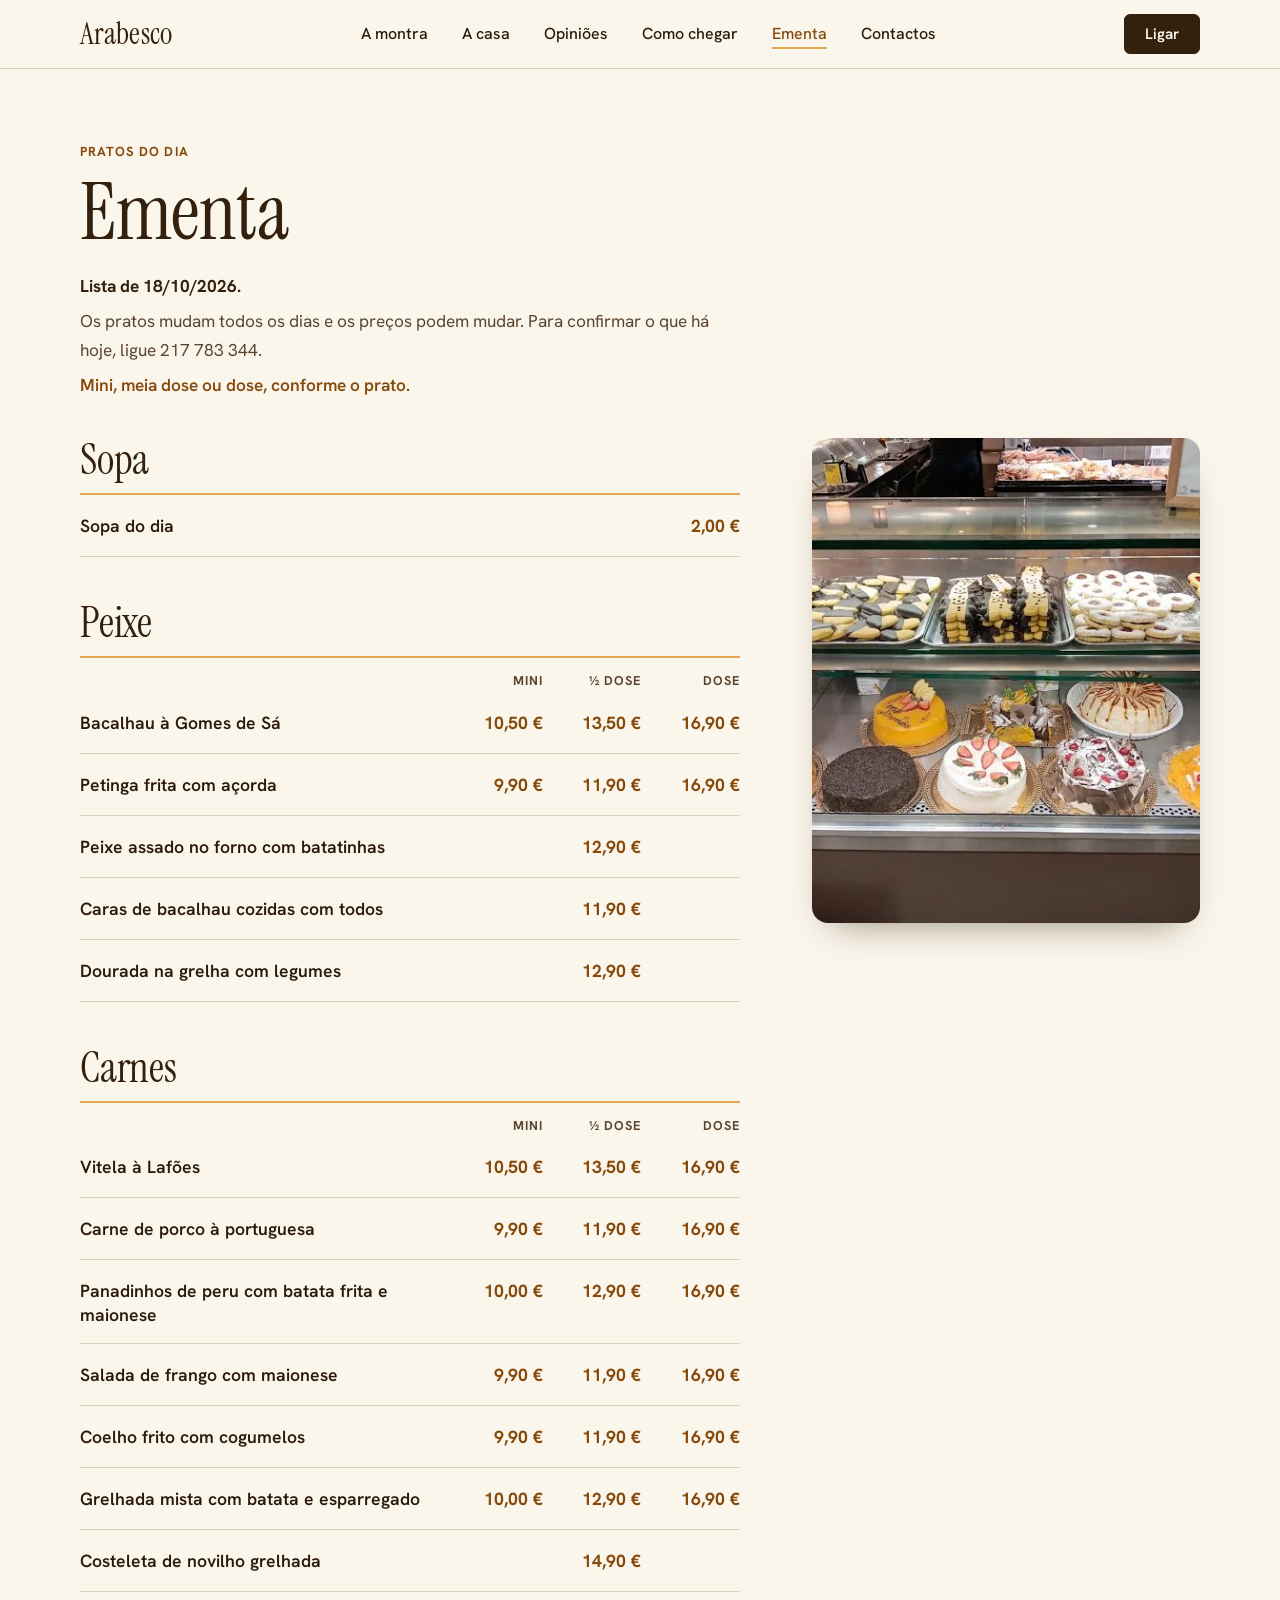
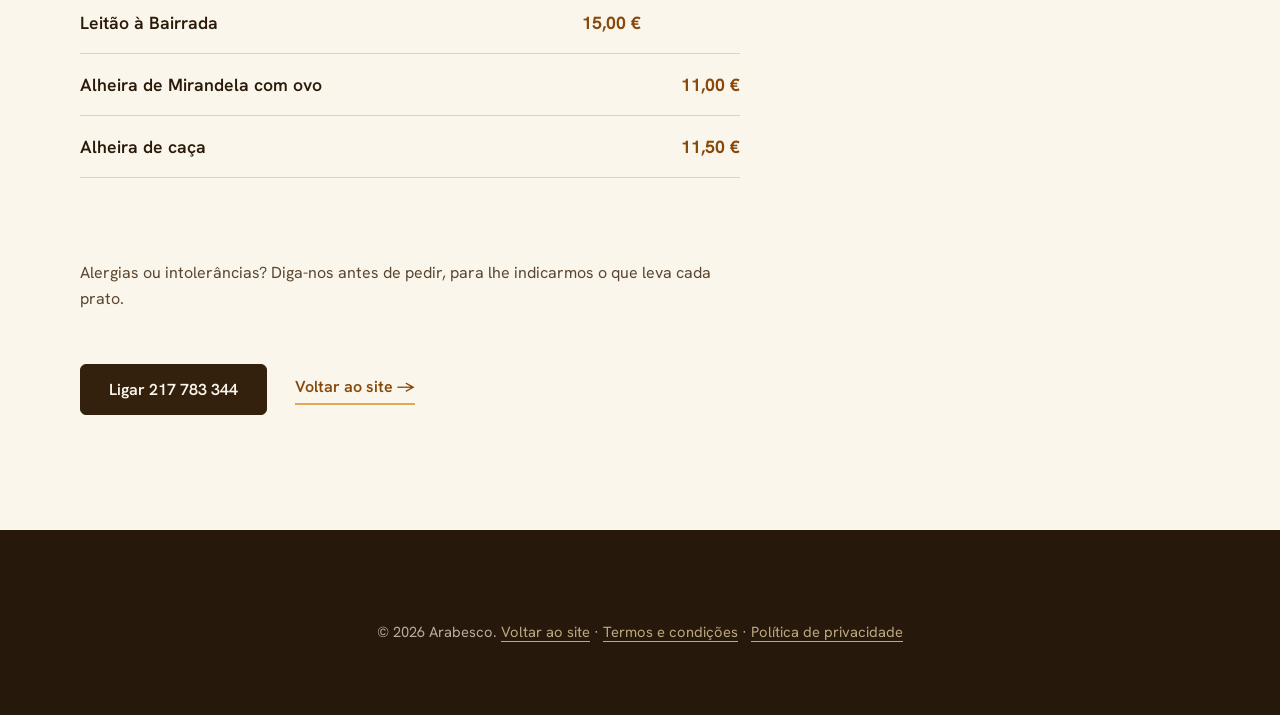
==== menu.html @ 8c10904e "Site Arabesco v3: navegação móvel, ementa em grelha com ficheiro de dados, painel do mapa e correçõe" ====
<!DOCTYPE html>
<html lang="pt-PT">
<head>
  <meta charset="utf-8">
  <meta name="viewport" content="width=device-width, initial-scale=1">
  <!-- ============================================================
       COMO EDITAR ESTA PÁGINA
       Os pratos e os preços NÃO estão neste ficheiro. Estão em ementa-dados.js, que tem as instruções
       no topo. A lista é desenhada sozinha pelo script.js.
       Aqui só se mexe nos textos de introdução e no aviso dos alergénios.
       (O nome do ficheiro continua a ser menu.html para os endereços já partilhados não deixarem de funcionar.)
       ============================================================ -->
  <title>Ementa | Arabesco, restaurante em São Domingos de Benfica, Lisboa</title>
  <meta name="description" content="Ementa e preços dos pratos do dia do Arabesco, restaurante na Estrada de Benfica, em Lisboa: peixe e carnes, em mini dose, meia dose e dose.">
  <meta name="theme-color" content="#33200D">
  <link rel="icon" href="assets/logo-fundo-claro.svg" type="image/svg+xml">
  <link rel="preconnect" href="https://fonts.googleapis.com">
  <link rel="preconnect" href="https://fonts.gstatic.com" crossorigin>
  <link rel="stylesheet" href="https://fonts.googleapis.com/css2?family=Hanken+Grotesk:wght@400;500;600;700&family=Instrument+Serif:ital@0;1&display=swap">
  <link rel="stylesheet" href="style.css">
</head>
<body>
  <a class="saltar" href="#conteudo">Saltar para o conteúdo</a>

  <header class="cabecalho">
    <div class="container cabecalho__linha">
      <a class="cabecalho__nome" href="index.html" aria-label="Arabesco, início">Arabesco</a>
      <nav class="nav" id="nav" aria-label="Principal">
        <a href="index.html#montra">A montra</a>
        <a href="index.html#casa">A casa</a>
        <a href="index.html#opinioes">Opiniões</a>
        <a href="index.html#chegar">Como chegar</a>
        <a href="menu.html" aria-current="page">Ementa</a>
        <a href="index.html#contactos">Contactos</a>
      </nav>
      <div class="cabecalho__acoes">
        <a class="btn btn--pequeno cabecalho__ligar" href="tel:+351217783344">Ligar</a>
        <button class="nav-botao" type="button" aria-expanded="false" aria-controls="nav" aria-label="Abrir navegação">
          <span class="nav-botao__barras" aria-hidden="true"></span>
        </button>
      </div>
    </div>
  </header>

  <main id="conteudo">
    <section class="secao ementa" aria-labelledby="ementa-titulo">
      <div class="container">
        <div class="ementa__cabeca">
          <p class="rotulo">Pratos do dia</p>
          <h1 id="ementa-titulo">Ementa</h1>
          <!-- A data da lista vem de ementa-dados.js e aparece no parágrafo a seguir. -->
          <p class="ementa__data" id="ementa-data"></p>
          <p class="ementa__texto">Os pratos mudam todos os dias e os preços podem mudar. Para confirmar o que há hoje, ligue 217&nbsp;783&nbsp;344.</p>
          <p class="ementa__legenda">Mini, meia dose ou dose, conforme o prato.</p>
        </div>

        <div class="ementa__corpo">
          <div class="ementa__lista">
            <div id="ementa-lista">
              <!-- Sem JavaScript, o visitante vê só isto. -->
              <noscript><p class="ementa__aviso">Para ver a ementa de hoje, ligue 217 783 344.</p></noscript>
            </div>

            <!-- EDITAR: aviso sobre alergénios. Confirmar com o cliente como é dada a informação (ver PENDENTES.md). -->
            <p class="ementa__nota">Alergias ou intolerâncias? Diga-nos antes de pedir, para lhe indicarmos o que leva cada prato.</p>
          </div>

          <figure class="ementa__foto">
            <img src="assets/vitrina.jpg" alt="Montra do Arabesco com bolos decorados, tartes e biscoitos com cobertura de chocolate" width="510" height="510" loading="lazy" decoding="async">
          </figure>
        </div>

        <p class="ementa__rodape"><a class="btn" href="tel:+351217783344">Ligar 217 783 344</a> <a class="ligacao-seta" href="index.html">Voltar ao site</a></p>
      </div>
    </section>
  </main>

  <footer class="rodape">
    <p class="container rodape__copy">© 2026 Arabesco. <a href="index.html">Voltar ao site</a> · <a href="termos.html">Termos e condições</a> · <a href="privacidade.html">Política de privacidade</a></p>
  </footer>

  <a class="ligar-flutuante" href="tel:+351217783344" aria-label="Ligar para o Arabesco, 217 783 344">
    <svg viewBox="0 0 24 24" width="20" height="20" aria-hidden="true" focusable="false">
      <path d="M5 4h3.5l1.7 4.2-2.1 1.3a11 11 0 0 0 5.4 5.4l1.3-2.1L19 14.5V18a2 2 0 0 1-2 2A13 13 0 0 1 3 6a2 2 0 0 1 2-2Z" fill="none" stroke="currentColor" stroke-width="1.8" stroke-linejoin="round"/>
    </svg>
    <span>Ligar 217 783 344</span>
  </a>

  <script src="ementa-dados.js" defer></script>
  <script src="script.js" defer></script>
</body>
</html>
---- style.css ----
/* ==========================================================================
   STYLE.CSS (Arabesco, versão 3)
   Como editar:
   1. Cores e fontes: só mexer nas variáveis da secção "TOKENS" (topo do ficheiro).
   2. Tudo o resto usa essas variáveis, por isso o site muda de aspeto todo de uma vez.
   3. Mobile primeiro: os estilos base são para telemóvel; os @media (min-width) acrescentam
      o que muda em ecrãs maiores.
   Letras nítidas: Instrument Serif só em tamanhos grandes (títulos), Hanken Grotesk no resto.
   ========================================================================== */

/* ---------- TOKENS (EDITAR) ---------- */
:root {
  /* Paleta tirada do logótipo e das fotos do próprio espaço */
  --ouro: #E2A856;            /* dourado do logótipo */
  --ouro-claro: #F0D9A9;      /* dourado claro: texto sobre fundo escuro */
  --bronze: #A56415;          /* bronze do logótipo (decorativo) */
  --bronze-texto: #86490B;    /* bronze escuro para texto sobre creme (contraste acima de 5:1) */
  --castanho: #33200D;        /* castanho-escuro da madeira do interior */
  --castanho-2: #26180A;      /* rodapé */
  --creme: #FBF6EC;           /* fundo da página */
  --creme-2: #F2E7D0;         /* fundo das secções alternadas */
  --branco: #FFFDF8;          /* cartões */
  --tinta: #2B1A0A;           /* texto corrente */
  --tinta-suave: #5A4630;     /* texto secundário */
  --linha: rgba(134, 73, 11, 0.22);

  /* Têm de coincidir com o <link> do Google Fonts no index.html. */
  --f-titulos: "Instrument Serif", Georgia, "Times New Roman", serif;
  --f-texto: "Hanken Grotesk", "Helvetica Neue", Arial, sans-serif;

  --raio: 6px;                /* botões (nunca em pílula) */
  --raio-cartao: 16px;        /* fotos e cartões */
  --largura: 1120px;
  --espaco: clamp(64px, 9vw, 120px);
}

/* ---------- BASE ---------- */
*, *::before, *::after { box-sizing: border-box; }
html { scroll-behavior: smooth; scroll-padding-top: 76px; -webkit-text-size-adjust: 100%; }
body {
  margin: 0;
  font-family: var(--f-texto);
  font-size: 1.08rem;
  line-height: 1.65;
  color: var(--tinta);
  background: var(--creme);
  font-variant-numeric: lining-nums;
  overflow-wrap: break-word;
  -webkit-font-smoothing: antialiased;   /* letras mais nítidas em Mac e iPhone */
  -moz-osx-font-smoothing: grayscale;
  text-rendering: optimizeLegibility;
}
img, svg { max-width: 100%; height: auto; }
p { margin: 0 0 1em; }
a { color: var(--bronze-texto); text-underline-offset: 4px; }
a:hover { text-decoration-thickness: 2px; }
:focus-visible { outline: 3px solid var(--bronze); outline-offset: 3px; }
.secao--escura :focus-visible, .rodape :focus-visible { outline-color: var(--ouro); }

h1, h2, h3 { text-wrap: balance; font-family: var(--f-titulos); font-weight: 400; color: var(--castanho); margin: 0 0 .4em; line-height: 1.08; letter-spacing: -.005em; }
h2 { font-size: clamp(2.3rem, 5.4vw, 3.6rem); }
h3 { font-family: var(--f-texto); font-weight: 700; font-size: 1.15rem; letter-spacing: 0; line-height: 1.3; }

.container { width: min(100% - 40px, var(--largura)); margin-inline: auto; }

.saltar { position: absolute; left: -9999px; }
.saltar:focus { left: 12px; top: 12px; z-index: 100; background: #fff; padding: 8px 12px; }

/* Texto só para leitores de ecrã (fica fora da vista, mas é lido) */
.so-leitor { position: absolute; width: 1px; height: 1px; margin: -1px; padding: 0; overflow: hidden; clip: rect(0 0 0 0); white-space: nowrap; border: 0; }

.rotulo {
  font-family: var(--f-texto); font-size: .82rem; font-weight: 700;
  letter-spacing: .08em; text-transform: uppercase; color: var(--bronze-texto); margin: 0 0 .5em;
}

/* ---------- ORNAMENTO (losango, como no logótipo) ---------- */
.orn { display: flex; align-items: center; gap: 14px; margin: 0 0 1.8rem; }
.orn::before, .orn::after { content: ""; height: 1px; background: var(--ouro); flex: 1; }
.orn span { width: 7px; height: 7px; background: var(--ouro); transform: rotate(45deg); flex: none; }
.orn--curto { width: 130px; }

/* ---------- BOTÕES (retangulares, cantos curtos) ---------- */
.btn {
  display: inline-block;
  padding: 15px 28px;
  font-family: var(--f-texto); font-weight: 600; font-size: 1rem; line-height: 1.2;
  text-decoration: none; text-align: center;
  background: var(--castanho); color: var(--creme);
  border: 1.5px solid var(--castanho); border-radius: var(--raio);
  cursor: pointer;
  transition: background-color .2s ease, color .2s ease, transform .2s ease;
}
.btn:hover { background: var(--tinta); transform: translateY(-2px); }
.btn--pequeno { padding: 10px 20px; font-size: .95rem; }
.btn--ouro { background: var(--ouro); color: var(--castanho); border-color: var(--ouro); }
.btn--ouro:hover { background: var(--ouro-claro); border-color: var(--ouro-claro); }
.btn--contorno { background: transparent; color: var(--castanho); border-color: var(--castanho); }
.btn--contorno:hover { background: var(--castanho); color: var(--creme); }
.btn--contorno-claro { background: transparent; color: var(--ouro-claro); border-color: var(--ouro); }
.btn--contorno-claro:hover { background: rgba(226, 168, 86, .16); }

.ligacao-seta { display: inline-block; font-family: var(--f-texto); font-size: 1rem; font-weight: 600; text-decoration: none; border-bottom: 2px solid var(--ouro); padding-bottom: 2px; }
.ligacao-seta::after { content: " \2192"; }
.ligacao-seta:hover { border-bottom-color: var(--bronze); }

/* ---------- CABEÇALHO ----------
   Telemóvel: nome + botão de navegação. O botão "Ligar" do cabeçalho esconde-se, porque a barra
   fixa no fundo do ecrã já faz esse papel. Ecrãs largos: navegação aberta + botão "Ligar". */
.cabecalho { position: sticky; top: 0; z-index: 50; background: rgba(251, 246, 236, .97); backdrop-filter: blur(8px); -webkit-backdrop-filter: blur(8px); border-bottom: 1px solid var(--linha); }
.cabecalho__linha { display: flex; flex-wrap: wrap; align-items: center; justify-content: space-between; gap: 0 16px; min-height: 68px; }
.cabecalho__nome { font-family: var(--f-titulos); font-weight: 400; font-size: 1.9rem; line-height: 1; letter-spacing: .01em; text-decoration: none; color: var(--castanho); }
.cabecalho__acoes { display: flex; align-items: center; gap: 12px; }
.cabecalho__ligar { display: none; }

/* Navegação. Sem JavaScript, as ligações ficam sempre visíveis numa linha por baixo do nome. */
.nav { order: 3; flex-basis: 100%; display: flex; flex-wrap: wrap; gap: 4px 22px; padding: 0 0 12px; }
.nav a { font-size: 1rem; font-weight: 500; text-decoration: none; color: var(--tinta); padding: 6px 0; }
.nav a[aria-current="page"] { color: var(--bronze-texto); text-decoration: underline; text-decoration-color: var(--ouro); text-decoration-thickness: 2px; text-underline-offset: 8px; }

/* Botão de navegação (só aparece quando há JavaScript) */
.nav-botao { display: none; width: 46px; height: 46px; align-items: center; justify-content: center; padding: 0; background: transparent; border: 1.5px solid var(--castanho); border-radius: var(--raio); cursor: pointer; }
.js .nav-botao { display: inline-flex; }
.nav-botao__barras, .nav-botao__barras::before, .nav-botao__barras::after { display: block; width: 20px; height: 2px; background: var(--castanho); border-radius: 1px; transition: transform .2s ease, background-color .2s ease; }
.nav-botao__barras { position: relative; }
.nav-botao__barras::before, .nav-botao__barras::after { content: ""; position: absolute; left: 0; }
.nav-botao__barras::before { top: -6px; }
.nav-botao__barras::after { top: 6px; }
.nav-botao[aria-expanded="true"] .nav-botao__barras { background: transparent; }
.nav-botao[aria-expanded="true"] .nav-botao__barras::before { transform: translateY(6px) rotate(45deg); }
.nav-botao[aria-expanded="true"] .nav-botao__barras::after { transform: translateY(-6px) rotate(-45deg); }

/* Com JavaScript, em telemóvel a navegação é um painel por baixo do cabeçalho */
.js .nav { display: none; position: absolute; top: 100%; left: 0; right: 0; flex-direction: column; flex-wrap: nowrap; gap: 0; padding: 4px 20px 12px; background: var(--creme); border-bottom: 1px solid var(--linha); box-shadow: 0 18px 30px -18px rgba(51, 32, 13, .45); }
.js .nav.aberto { display: flex; }
.js .nav a { padding: 15px 0; border-top: 1px solid var(--linha); }
.js .nav a:first-child { border-top: 0; }

@media (min-width: 760px) {
  .cabecalho__ligar { display: inline-block; }
}
@media (min-width: 900px) {
  .cabecalho__linha { flex-wrap: nowrap; }
  .nav, .js .nav { order: 0; flex-basis: auto; display: flex; flex-direction: row; flex-wrap: nowrap; gap: 34px; position: static; padding: 0; background: none; border: 0; box-shadow: none; }
  .nav a, .js .nav a { white-space: nowrap; padding: 0; border: 0; }
  .nav a:hover { color: var(--bronze-texto); text-decoration: underline; text-decoration-color: var(--ouro); text-decoration-thickness: 2px; text-underline-offset: 8px; }
  .nav-botao, .js .nav-botao { display: none; }
}

/* ---------- HERO ---------- */
.hero {
  position: relative;
  background: radial-gradient(ellipse 70% 60% at 50% 30%, #4B3016 0%, var(--castanho) 70%);
  color: var(--ouro-claro);
  text-align: center;
  padding: clamp(48px, 7vw, 88px) 0 clamp(96px, 12vw, 150px);
}
/* moldura fina dourada com cantos suaves */
.hero::before { content: ""; position: absolute; inset: 14px; border: 1px solid rgba(226, 168, 86, .4); border-radius: 12px; pointer-events: none; }
.hero__logo { display: block; margin: 0 auto; width: min(54vw, 280px); height: auto; }
.hero h1 { font-family: var(--f-titulos); font-style: italic; font-weight: 400; font-size: clamp(2rem, 4.4vw, 2.9rem); line-height: 1.12; color: var(--creme); max-width: 28ch; margin: 30px auto 14px; }
.hero__sub { font-family: var(--f-texto); font-size: 1rem; font-weight: 600; letter-spacing: .04em; color: var(--ouro); margin: 0; }
.hero__acoes { display: flex; flex-wrap: wrap; justify-content: center; gap: 14px; margin-top: 30px; }

/* ---------- FAIXA: HORÁRIO, MORADA, TELEFONE (cartão que sobe sobre o hero) ---------- */
.faixa { position: relative; z-index: 2; margin-top: -64px; }
.faixa__grelha { display: grid; background: var(--branco); border: 1px solid var(--linha); border-radius: var(--raio-cartao); box-shadow: 0 18px 40px -18px rgba(51, 32, 13, .35); overflow: hidden; }
.faixa__item { text-align: center; padding: 24px 16px; border-top: 1px solid var(--linha); }
.faixa__item:first-child { border-top: 0; }
.faixa__valor { font-size: 1.2rem; font-weight: 500; line-height: 1.4; margin: 0; }
.faixa__valor a { color: var(--tinta); text-decoration: none; }
.faixa__valor a:hover { color: var(--bronze-texto); text-decoration: underline; }
@media (min-width: 760px) {
  .faixa__grelha { grid-template-columns: repeat(3, 1fr); }
  .faixa__item { border-top: 0; border-left: 1px solid var(--linha); padding: 32px 16px; }
  .faixa__item:first-child { border-left: 0; }
}

/* ---------- SECÇÕES ---------- */
.secao { padding-block: var(--espaco); }
.faixa + .secao { padding-top: calc(var(--espaco) * .8); }
.secao--tom { background: var(--creme-2); }
.secao--escura { background: var(--castanho); color: var(--creme); }
.secao--escura h2 { color: var(--creme); }
/* ":not(.btn)" para os botões dourados dentro de secções escuras manterem o texto escuro (legível) */
.secao--escura a:not(.btn) { color: var(--ouro-claro); }
.secao--escura .rotulo { color: var(--ouro); }
.orn--claro::before, .orn--claro::after { background: rgba(226, 168, 86, .6); }

.duas-colunas { display: grid; gap: 40px; align-items: center; }
.texto p { max-width: 34em; }
@media (min-width: 900px) {
  .duas-colunas { grid-template-columns: 1fr 1fr; gap: 80px; }
  .duas-colunas--inversa .foto { order: -1; }
}

/* ---------- FOTOS (cantos suaves e sombra leve) ---------- */
.foto { position: relative; margin: 0; }
.foto img { display: block; width: 100%; height: 100%; object-fit: cover; border-radius: var(--raio-cartao); box-shadow: 0 18px 36px -20px rgba(51, 32, 13, .55); }
.foto--ampla img { aspect-ratio: 4 / 3; }
/* Par de fotos da montra: duas colunas iguais, mesma altura. */
.fotos-par { display: grid; grid-template-columns: 1fr 1fr; gap: 20px; }
.fotos-par .foto img { aspect-ratio: 4 / 5; }
.fotos-par .foto--grande img { object-position: 50% 60%; }

/* ---------- A MONTRA ----------
   Telemóvel: introdução, fotos, lista. Computador: introdução e fotos lado a lado, lista por baixo. */
.montra { display: grid; gap: 36px; }
.montra__intro p { max-width: 34em; margin-bottom: 0; }

/* Lista em linhas: nome à esquerda, descrição à direita */
.linhas { margin: 0; border-bottom: 1px solid var(--linha); }
.linhas > div { display: grid; gap: 4px 28px; padding: 18px 0; border-top: 1px solid var(--linha); }
.linhas dt { font-weight: 700; font-size: 1.08rem; line-height: 1.35; color: var(--castanho); }
.linhas dd { margin: 0; color: var(--tinta-suave); font-size: 1rem; line-height: 1.55; }
@media (min-width: 560px) {
  .linhas > div { grid-template-columns: 9.5rem 1fr; align-items: baseline; }
}
@media (min-width: 900px) {
  .montra { grid-template-columns: 1.05fr .95fr; grid-template-areas: "intro fotos" "linhas linhas"; gap: 48px 80px; align-items: center; }
  .montra__intro { grid-area: intro; }
  .montra .fotos-par { grid-area: fotos; }
  .montra .linhas { grid-area: linhas; display: grid; grid-template-columns: 1fr 1fr; column-gap: 80px; }
  .montra .linhas > div:last-child { grid-column: 1 / -1; }
}

/* ---------- COMO CHEGAR ---------- */
address { font-style: normal; font-size: 1.3rem; font-weight: 500; line-height: 1.45; margin-bottom: 1.4rem; }
.horario { margin: 0 0 1.4rem; max-width: 420px; }
.horario div { display: flex; justify-content: space-between; gap: 16px; padding: 14px 0; border-top: 1px solid var(--linha); border-bottom: 1px solid var(--linha); }
.horario dt { font-weight: 700; align-self: center; }
.horario dd { margin: 0; font-weight: 500; }
.nota { font-size: 1rem; color: var(--tinta-suave); }

/* Painel do mapa: informação útil + botão. O mapa só carrega ao clicar (privacidade). */
.mapa { margin-top: 56px; display: grid; gap: 22px 48px; padding: 28px 24px; background: var(--creme-2); border: 1px solid var(--linha); border-radius: var(--raio-cartao); }
.mapa__info p { margin: 0; }
.mapa__info .nota { margin-top: .3em; max-width: 30em; }
.mapa__acao { display: grid; justify-items: start; gap: 12px; }
.mapa__acao .nota { margin: 0; max-width: 24em; font-size: .95rem; }
.mapa iframe { display: block; width: 100%; min-height: 380px; border: 0; border-radius: var(--raio-cartao); }
.mapa--ativo { display: block; padding: 0; overflow: hidden; }
@media (min-width: 760px) {
  .mapa { grid-template-columns: 1fr auto; align-items: center; padding: 36px 40px; }
  .mapa__acao { justify-items: end; text-align: right; }
}

/* ---------- OPINIÕES ---------- */
.opinioes__cabeca { display: flex; flex-wrap: wrap; align-items: flex-end; justify-content: space-between; gap: 12px 32px; }
.opinioes__cabeca h2 { margin-bottom: .2em; }
.opinioes__nota { display: flex; align-items: baseline; gap: 12px; font-size: 1rem; font-weight: 600; color: var(--ouro-claro); margin: 0; }
.opinioes__num { font-family: var(--f-titulos); font-size: 3rem; line-height: 1; font-weight: 400; color: var(--ouro); }
.opinioes__ligacao { margin: 0 0 .4em; }
.opinioes__cabeca + .orn { margin-top: 1.4rem; margin-bottom: 2.4rem; }
.citacoes { display: grid; gap: 16px; }
.citacao { margin: 0; }
.citacao p { line-height: 1.6; color: var(--creme); }
.citacao footer { font-size: .92rem; font-weight: 600; line-height: 1.5; color: var(--ouro); margin-top: 1rem; }
.citacoes .citacao { padding: 24px 26px; background: rgba(255, 253, 248, .06); border: 1px solid rgba(226, 168, 86, .28); border-radius: var(--raio-cartao); }
.citacoes .citacao p { font-size: 1.05rem; margin: 0; }
.citacoes .citacao--grande { padding: 30px 30px 32px; background: rgba(226, 168, 86, .12); border-color: rgba(226, 168, 86, .5); }
.citacoes .citacao--grande p { font-family: var(--f-titulos); font-style: italic; font-size: clamp(1.7rem, 3.4vw, 2.3rem); line-height: 1.22; }
@media (min-width: 900px) {
  .citacoes { grid-template-columns: 1.25fr 1fr; gap: 20px; align-items: stretch; }
  .citacoes .citacao--grande { grid-row: 1 / span 2; display: flex; flex-direction: column; justify-content: center; }
}

/* ---------- CONTACTOS ---------- */
.secao--contactos { border-top: 1px solid rgba(226, 168, 86, .35); }
.contactos { display: grid; gap: 40px; }
.contactos__lista { list-style: none; margin: 0; padding: 0; }
.contactos__lista li { padding: 16px 0; border-bottom: 1px solid rgba(226, 168, 86, .3); display: grid; gap: 4px; }
.contactos__lista li:first-child { border-top: 1px solid rgba(226, 168, 86, .3); }
.contactos .rotulo { margin: 0; }
@media (min-width: 900px) {
  .contactos { grid-template-columns: 1fr 1.2fr; gap: 80px; align-items: start; }
  .contactos__lista li { grid-template-columns: 140px 1fr; align-items: baseline; }
}

/* ---------- RODAPÉ ---------- */
.rodape { background: var(--castanho-2); color: #E9DFCB; padding: 56px 0 96px; font-size: 1rem; }
.rodape a:not(.btn) { color: var(--ouro-claro); }
.rodape__grelha { display: grid; gap: 32px; align-items: center; justify-items: center; text-align: center; }
.rodape__logo { width: 110px; height: auto; }
.rodape ul { list-style: none; margin: 0; padding: 0; display: flex; flex-wrap: wrap; justify-content: center; gap: 10px 28px; }
.rodape__copy { margin-top: 34px; text-align: center; opacity: .75; font-size: .92rem; }
@media (min-width: 760px) { .rodape { padding-bottom: 56px; } }
@media (min-width: 900px) {
  .rodape__grelha { grid-template-columns: auto 1fr; justify-items: start; text-align: left; gap: 64px; }
  .rodape ul { justify-content: flex-end; justify-self: end; }
}

/* ---------- BARRA FIXA "LIGAR" (só em telemóvel) ----------
   É uma barra no fundo do ecrã. O rodapé tem espaço para ela, por isso nunca tapa texto no fim da página.
   Em ecrãs largos esconde-se: o botão "Ligar" do cabeçalho fica sempre visível. */
.ligar-flutuante {
  position: fixed; left: 0; right: 0; bottom: 0; z-index: 60;
  display: flex; align-items: center; justify-content: center; gap: 10px;
  padding: 15px 18px;
  background: var(--ouro); color: var(--castanho);
  font-family: var(--f-texto); font-weight: 700; font-size: 1rem; text-decoration: none;
  box-shadow: 0 -6px 18px rgba(0, 0, 0, .18);
}
.ligar-flutuante:hover { background: var(--ouro-claro); }
@media (min-width: 760px) { .ligar-flutuante { display: none; } }

/* ---------- ANIMAÇÃO DE ENTRADA (única, subtil) ----------
   Só os títulos das secções têm a classe .reveal. Para remover o efeito por completo,
   apagar este bloco e o código de IntersectionObserver no script.js. */
.js .reveal { opacity: 0; transform: translateY(12px); transition: opacity .6s ease, transform .6s ease; }
.js .reveal.visivel { opacity: 1; transform: none; }
@media (prefers-reduced-motion: reduce) {
  html { scroll-behavior: auto; }
  .btn, .nav-botao__barras, .nav-botao__barras::before, .nav-botao__barras::after { transition: none; }
  .js .reveal { opacity: 1; transform: none; transition: none; }
}

/* ---------- PÁGINAS LEGAIS (termos.html e privacidade.html) ---------- */
.legal { padding-block: 56px 100px; }
.legal .conteudo { max-width: 700px; }
.legal h1 { font-size: clamp(2.2rem, 5vw, 3rem); }
.legal h2 { font-size: 1.7rem; margin-top: 2.2rem; }
.legal ul { padding-left: 1.2rem; }
.legal .aviso { background: var(--creme-2); border-left: 3px solid var(--ouro); padding: 12px 16px; font-size: 1rem; border-radius: 4px; }

/* ---------- PÁGINA DA EMENTA (menu.html) ----------
   A lista é desenhada pelo script.js a partir do ficheiro ementa-dados.js.
   Cada prato tem até três preços, sempre nas mesmas colunas: Mini | ½ dose | Dose. */
.ementa { padding-top: clamp(40px, 6vw, 72px); }
.ementa__cabeca { max-width: 40rem; margin-bottom: 2.4rem; }
.ementa__cabeca h1 { font-size: clamp(3rem, 8vw, 5rem); margin-bottom: .2em; }
.ementa__texto { margin: 0 0 .4em; color: var(--tinta-suave); }
.ementa__data { margin: 0 0 .4em; font-weight: 700; color: var(--castanho); }
.ementa__legenda { margin: 0; font-weight: 600; color: var(--bronze-texto); }

.ementa__corpo { display: grid; gap: 40px; }
.ementa__lista { display: grid; gap: 44px; align-content: start; }
.ementa__bloco + .ementa__bloco { margin-top: 44px; }
.ementa__bloco h2 { font-size: clamp(2rem, 4vw, 2.6rem); padding-bottom: .25em; border-bottom: 2px solid var(--ouro); margin-bottom: 0; }

/* Cabeçalho das colunas (só em ecrãs largos; em telemóvel cada preço traz a sua etiqueta) */
.ementa__colunas { display: none; }
.pratos { list-style: none; margin: 0; padding: 0; }
.prato { display: grid; grid-template-columns: repeat(3, 1fr); gap: 6px 12px; padding: 16px 0; border-bottom: 1px solid var(--linha); }
.prato__nome { grid-column: 1 / -1; margin: 0; font-weight: 600; font-size: 1.1rem; line-height: 1.35; }
.prato__preco { display: flex; flex-direction: column; gap: 1px; min-height: 1px; margin: 0; font-variant-numeric: lining-nums tabular-nums; }
.prato__rotulo { font-size: .85rem; color: var(--tinta-suave); line-height: 1.3; }
.prato__valor { font-weight: 700; font-size: 1.1rem; color: var(--bronze-texto); white-space: nowrap; }
.prato__preco--unico { grid-column: 1 / -1; }

.ementa__nota { margin-top: 2.4rem; max-width: 40rem; font-size: 1rem; color: var(--tinta-suave); }
.ementa__aviso { margin: 0; padding: 18px 0; font-weight: 600; color: var(--bronze-texto); }
.ementa__rodape { display: flex; flex-wrap: wrap; align-items: center; gap: 20px 28px; margin: 2.2rem 0 0; }
.ementa__foto { display: none; margin: 0; }

@media (min-width: 760px) {
  .ementa__colunas { display: grid; grid-template-columns: minmax(0, 1fr) repeat(3, 5.4rem); gap: 0 12px; padding: 12px 0 0; font-size: .8rem; font-weight: 700; letter-spacing: .08em; text-transform: uppercase; color: var(--tinta-suave); }
  .ementa__colunas span { text-align: right; }
  .prato { grid-template-columns: minmax(0, 1fr) repeat(3, 5.4rem); align-items: baseline; gap: 0 12px; }
  .prato__nome { grid-column: auto; }
  .prato__preco { text-align: right; }
  .prato__preco--unico { grid-column: 4; }
  /* Em ecrãs largos as etiquetas ficam no cabeçalho das colunas, mas continuam lidas por leitores de ecrã */
  .prato__rotulo { position: absolute; width: 1px; height: 1px; margin: -1px; overflow: hidden; clip: rect(0 0 0 0); white-space: nowrap; }
}
@media (min-width: 1040px) {
  .ementa__corpo { grid-template-columns: minmax(0, 1.7fr) minmax(0, 1fr); gap: 72px; align-items: start; }
  .ementa__foto { display: block; position: sticky; top: 110px; }
  .ementa__foto img { display: block; width: 100%; aspect-ratio: 4 / 5; object-fit: cover; object-position: 50% 60%; border-radius: var(--raio-cartao); box-shadow: 0 18px 36px -20px rgba(51, 32, 13, .55); }
}
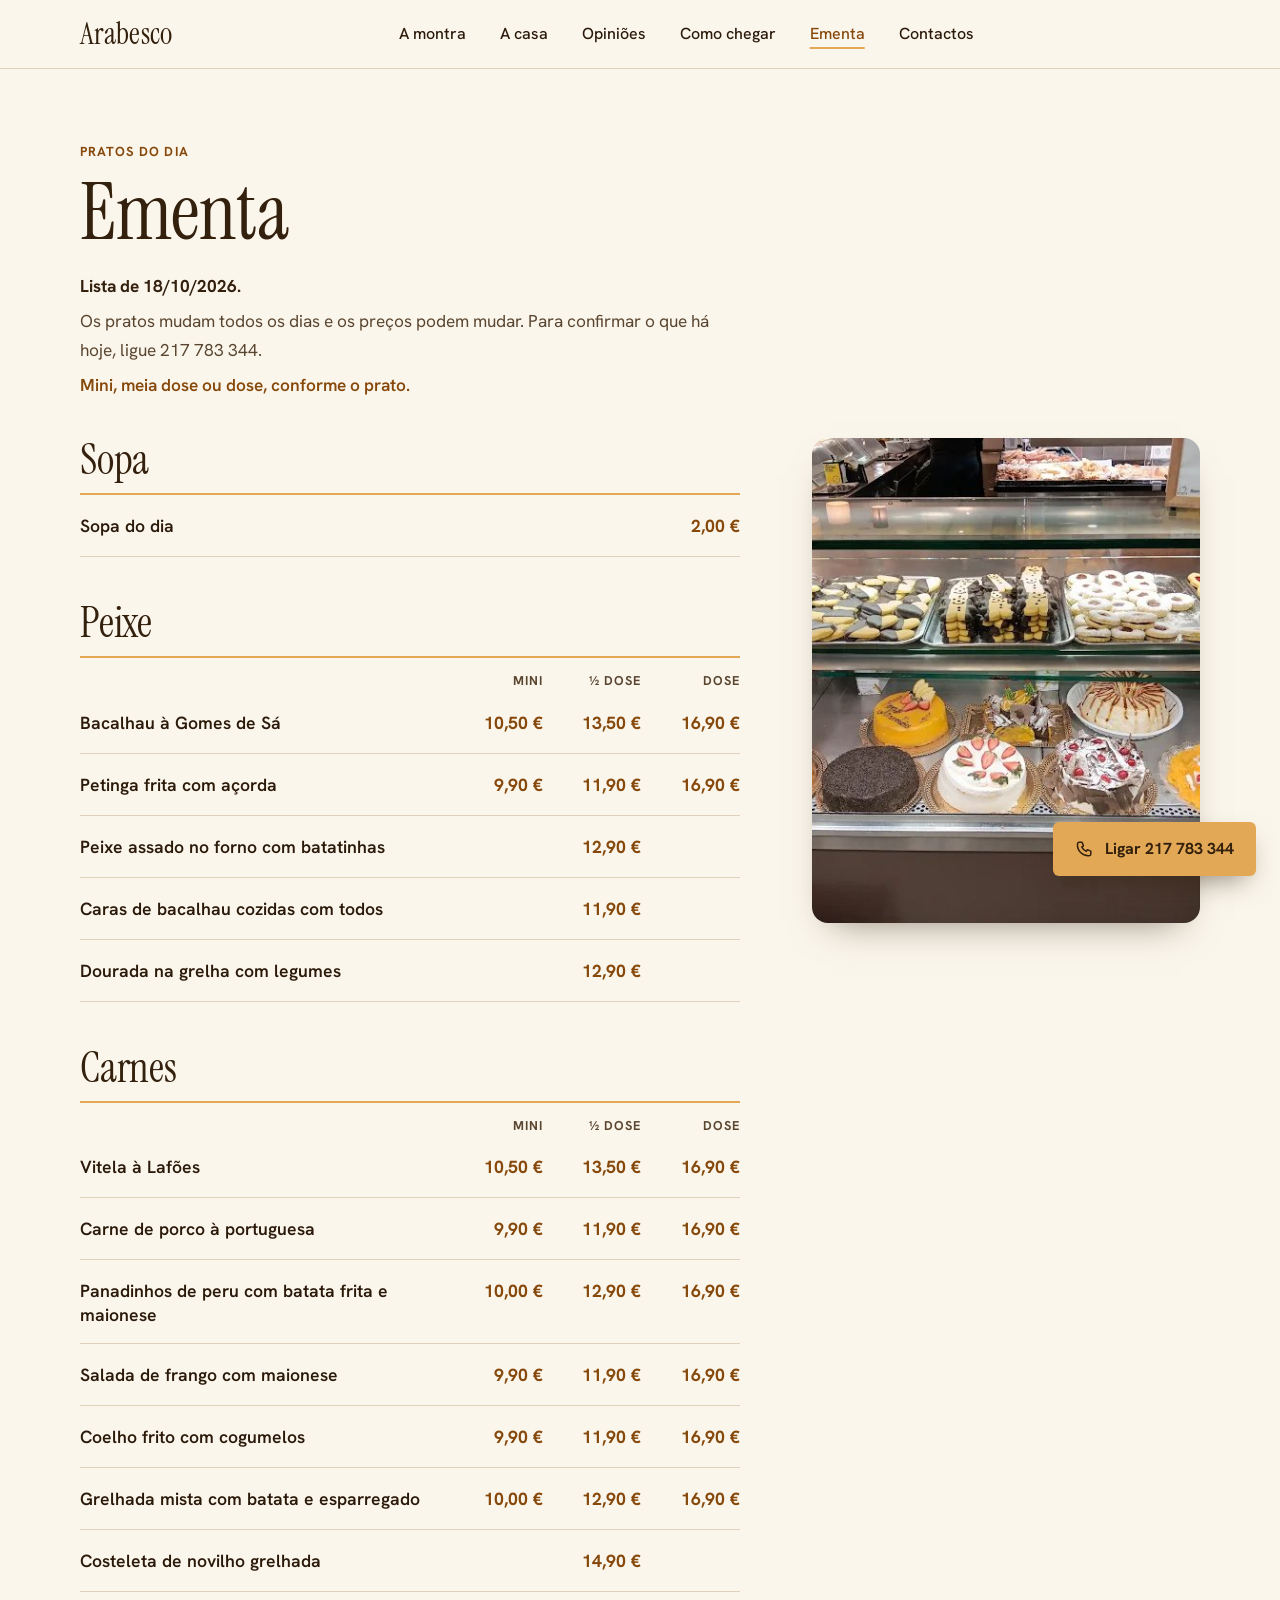
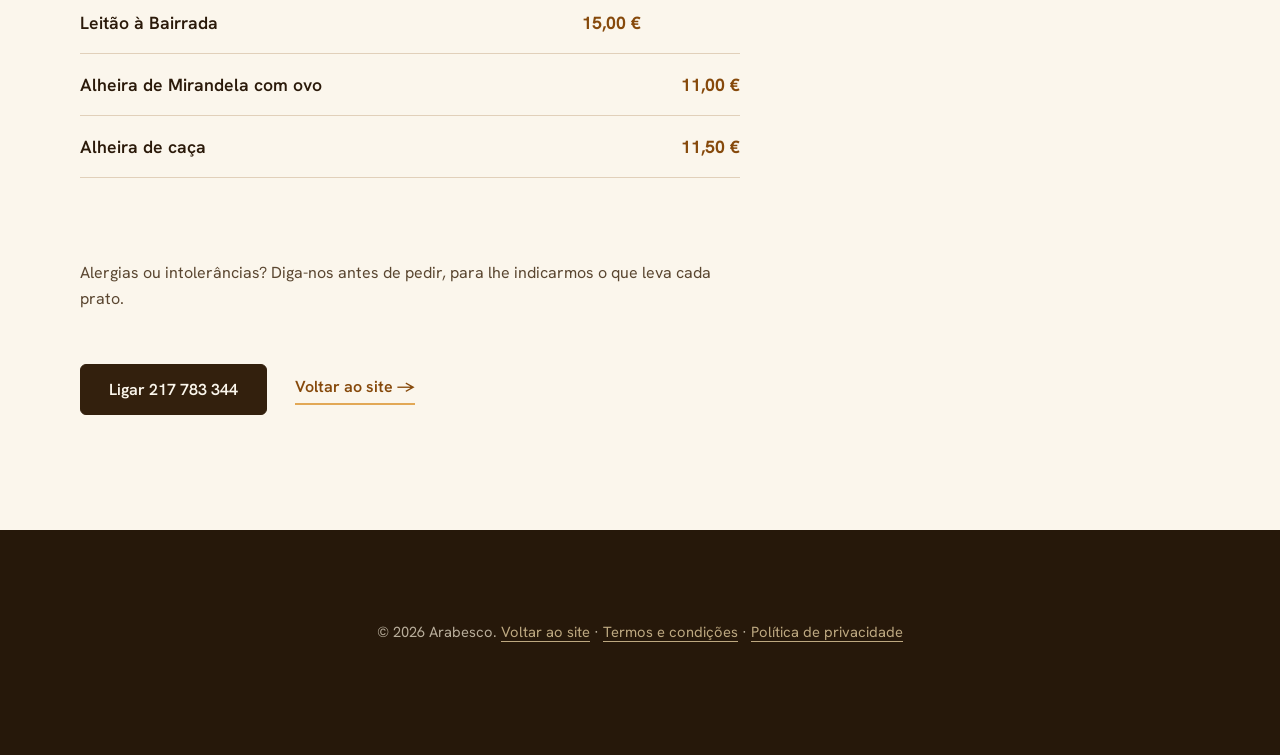
==== commit 1d19801a: "Botão fixo Ligar também em computador (canto inferior direito) e cabeçalho sem botão duplicado Co-Au" ====
--- a/menu.html
+++ b/menu.html
@@ -34,7 +34,6 @@
         <a href="index.html#contactos">Contactos</a>
       </nav>
       <div class="cabecalho__acoes">
-        <a class="btn btn--pequeno cabecalho__ligar" href="tel:+351217783344">Ligar</a>
         <button class="nav-botao" type="button" aria-expanded="false" aria-controls="nav" aria-label="Abrir navegação">
           <span class="nav-botao__barras" aria-hidden="true"></span>
         </button>
--- a/style.css
+++ b/style.css
@@ -105,13 +105,12 @@
 .ligacao-seta:hover { border-bottom-color: var(--bronze); }
 
 /* ---------- CABEÇALHO ----------
-   Telemóvel: nome + botão de navegação. O botão "Ligar" do cabeçalho esconde-se, porque a barra
-   fixa no fundo do ecrã já faz esse papel. Ecrãs largos: navegação aberta + botão "Ligar". */
+   Telemóvel: nome + botão de navegação. Ecrãs largos: navegação aberta.
+   O contacto telefónico está no botão fixo "Ligar" (ver mais abaixo), por isso o cabeçalho não tem outro. */
 .cabecalho { position: sticky; top: 0; z-index: 50; background: rgba(251, 246, 236, .97); backdrop-filter: blur(8px); -webkit-backdrop-filter: blur(8px); border-bottom: 1px solid var(--linha); }
 .cabecalho__linha { display: flex; flex-wrap: wrap; align-items: center; justify-content: space-between; gap: 0 16px; min-height: 68px; }
 .cabecalho__nome { font-family: var(--f-titulos); font-weight: 400; font-size: 1.9rem; line-height: 1; letter-spacing: .01em; text-decoration: none; color: var(--castanho); }
 .cabecalho__acoes { display: flex; align-items: center; gap: 12px; }
-.cabecalho__ligar { display: none; }
 
 /* Navegação. Sem JavaScript, as ligações ficam sempre visíveis numa linha por baixo do nome. */
 .nav { order: 3; flex-basis: 100%; display: flex; flex-wrap: wrap; gap: 4px 22px; padding: 0 0 12px; }
@@ -136,9 +135,6 @@
 .js .nav a { padding: 15px 0; border-top: 1px solid var(--linha); }
 .js .nav a:first-child { border-top: 0; }
 
-@media (min-width: 760px) {
-  .cabecalho__ligar { display: inline-block; }
-}
 @media (min-width: 900px) {
   .cabecalho__linha { flex-wrap: nowrap; }
   .nav, .js .nav { order: 0; flex-basis: auto; display: flex; flex-direction: row; flex-wrap: nowrap; gap: 34px; position: static; padding: 0; background: none; border: 0; box-shadow: none; }
@@ -284,15 +280,14 @@
 .rodape__logo { width: 110px; height: auto; }
 .rodape ul { list-style: none; margin: 0; padding: 0; display: flex; flex-wrap: wrap; justify-content: center; gap: 10px 28px; }
 .rodape__copy { margin-top: 34px; text-align: center; opacity: .75; font-size: .92rem; }
-@media (min-width: 760px) { .rodape { padding-bottom: 56px; } }
 @media (min-width: 900px) {
   .rodape__grelha { grid-template-columns: auto 1fr; justify-items: start; text-align: left; gap: 64px; }
   .rodape ul { justify-content: flex-end; justify-self: end; }
 }
 
-/* ---------- BARRA FIXA "LIGAR" (só em telemóvel) ----------
-   É uma barra no fundo do ecrã. O rodapé tem espaço para ela, por isso nunca tapa texto no fim da página.
-   Em ecrãs largos esconde-se: o botão "Ligar" do cabeçalho fica sempre visível. */
+/* ---------- BOTÃO FIXO "LIGAR" (sempre visível) ----------
+   Telemóvel: barra de largura total no fundo do ecrã. Ecrãs largos: botão no canto inferior direito.
+   O rodapé tem espaço para ele, por isso nunca tapa texto no fim da página. */
 .ligar-flutuante {
   position: fixed; left: 0; right: 0; bottom: 0; z-index: 60;
   display: flex; align-items: center; justify-content: center; gap: 10px;
@@ -302,7 +297,11 @@
   box-shadow: 0 -6px 18px rgba(0, 0, 0, .18);
 }
 .ligar-flutuante:hover { background: var(--ouro-claro); }
-@media (min-width: 760px) { .ligar-flutuante { display: none; } }
+/* Ecrãs largos: botão rectangular no canto inferior direito (cantos curtos, nunca em pílula) */
+@media (min-width: 760px) {
+  .ligar-flutuante { left: auto; right: 24px; bottom: 24px; padding: 14px 22px; border-radius: var(--raio); box-shadow: 0 12px 28px -10px rgba(51, 32, 13, .55); transition: background-color .2s ease, transform .2s ease; }
+  .ligar-flutuante:hover { transform: translateY(-2px); }
+}
 
 /* ---------- ANIMAÇÃO DE ENTRADA (única, subtil) ----------
    Só os títulos das secções têm a classe .reveal. Para remover o efeito por completo,
